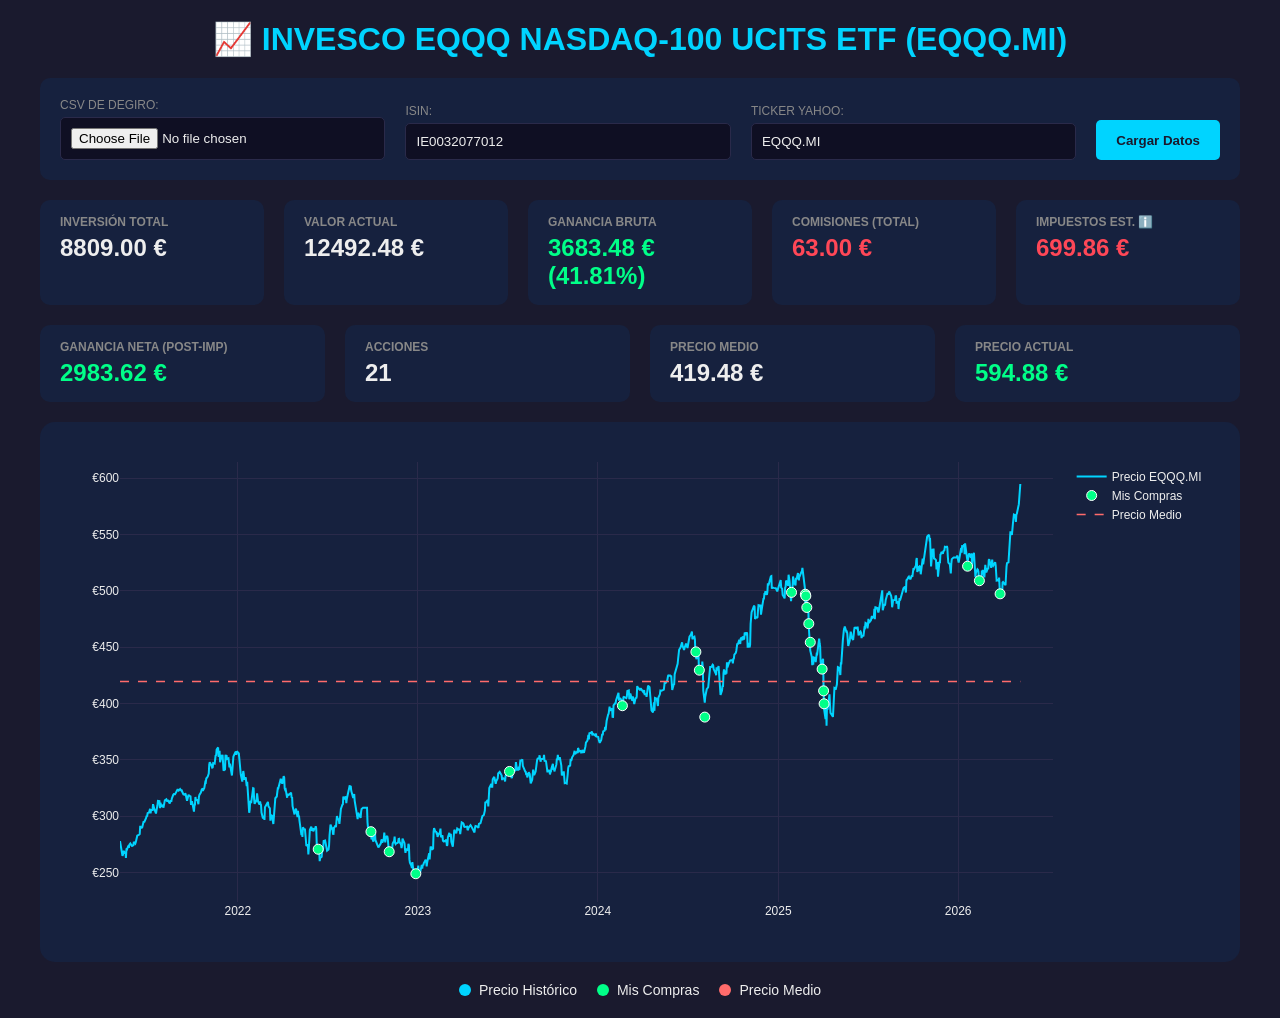
==== index.html @ f589772f "feat: initialize Degiro portfolio tracker with CSV parsing, tax estimation, and interactive price ch" ====
<!DOCTYPE html>
<html lang="es">
<head>
    <meta charset="UTF-8">
    <meta name="viewport" content="width=device-width, initial-scale=1.0">
    <title>Visualizador de Cartera</title>
    <script src="https://cdn.plot.ly/plotly-2.27.0.min.js"></script>
    <link rel="stylesheet" href="style.css">
</head>
<body>
    <div class="container">
        <h1 id="pageTitle">📈 INVESCO EQQQ NASDAQ-100 UCITS ETF</h1>
        
        <div class="controls">
            <div class="control-group">
                <label>CSV de Degiro:</label>
                <input type="file" id="csvFile" accept=".csv">
            </div>
            <div class="control-group">
                <label>ISIN:</label>
                <input type="text" id="isinInput" value="IE0032077012">
            </div>
            <div class="control-group">
                <label>Ticker Yahoo:</label>
                <input type="text" id="tickerInput" value="EQQQ.MI">
            </div>
            <button class="refresh-btn" onclick="applyChanges()">Cargar Datos</button>
        </div>

        <div class="stats" id="stats">
            <div class="stat-box">
                <h3>Inversión Total</h3>
                <div class="value" id="totalInvestment">-</div>
            </div>
            <div class="stat-box">
                <h3>Valor Actual</h3>
                <div class="value" id="currentValue">-</div>
            </div>
            <div class="stat-box">
                <h3>Ganancia Bruta</h3>
                <div class="value" id="gainLoss">-</div>
            </div>
            <div class="stat-box">
                <h3>Comisiones (Total)</h3>
                <div class="value negative" id="totalCommissions">-</div>
            </div>
            <div class="stat-box tooltip-container">
                <h3>Impuestos Est. ℹ️</h3>
                <div class="value negative" id="estimatedTaxes">-</div>
                <div class="tooltip-text">Calculado sobre la ganancia bruta asumiendo una venta total hoy al precio actual. (Legislación de España: 19% al 28% s/ Tramos).</div>
            </div>
            <div class="stat-box">
                <h3>Ganancia Neta (Post-Imp)</h3>
                <div class="value" id="netGain">-</div>
            </div>
            <div class="stat-box">
                <h3>Acciones</h3>
                <div class="value" id="shares">-</div>
            </div>
            <div class="stat-box">
                <h3>Precio Medio</h3>
                <div class="value" id="avgPrice">-</div>
            </div>
            <div class="stat-box">
                <h3>Precio Actual</h3>
                <div class="value" id="currentPrice">-</div>
            </div>
        </div>
        
        <div class="error" id="error"></div>
        
        <div class="chart-container">
            <div id="chart">
                <div class="loading" id="loading">Esperando datos...</div>
            </div>
        </div>
        
        <div class="legend" id="legend">
            <div class="legend-item"><div class="legend-dot" style="background: #00d4ff;"></div> Precio Histórico</div>
            <div class="legend-item"><div class="legend-dot" style="background: #00ff88;"></div> Mis Compras</div>
            <div class="legend-item"><div class="legend-dot" style="background: #ff6b6b;"></div> Precio Medio</div>
        </div>
    </div>
    
    <script src="qqq_data.js"></script>
    <script src="app.js"></script>
</body>
</html>
---- style.css ----
* { box-sizing: border-box; margin: 0; padding: 0; }
body { font-family: -apple-system, BlinkMacSystemFont, 'Segoe UI', Roboto, sans-serif; background: #1a1a2e; color: #eee; padding: 20px; }
.container { max-width: 1200px; margin: 0 auto; }
h1 { text-align: center; margin-bottom: 20px; color: #00d4ff; }
.controls { background: #16213e; padding: 20px; border-radius: 10px; margin-bottom: 20px; display: flex; gap: 20px; flex-wrap: wrap; align-items: flex-end; }
.control-group { display: flex; flex-direction: column; gap: 5px; flex: 1; min-width: 200px; }
.control-group label { font-size: 12px; color: #888; text-transform: uppercase; }
.control-group input { padding: 10px; border-radius: 5px; border: 1px solid #2a2a4a; background: #0f0f23; color: #eee; }
.stats { display: flex; gap: 20px; margin-bottom: 20px; flex-wrap: wrap; }
.stat-box { background: #16213e; padding: 15px 20px; border-radius: 10px; flex: 1; min-width: 200px; position: relative; }
.stat-box h3 { font-size: 12px; color: #888; margin-bottom: 5px; text-transform: uppercase; display: flex; align-items: center; gap: 5px; }
.stat-box .value { font-size: 24px; font-weight: bold; }
.stat-box .value.positive { color: #00ff88; }
.stat-box .value.negative { color: #ff4757; }
.chart-container { background: #16213e; border-radius: 15px; padding: 20px; margin-bottom: 20px; }
#chart { width: 100%; height: 500px; }
.legend { display: flex; gap: 20px; justify-content: center; margin-top: 10px; }
.legend-item { display: flex; align-items: center; gap: 8px; font-size: 14px; }
.legend-dot { width: 12px; height: 12px; border-radius: 50%; }
.loading { text-align: center; padding: 50px; font-size: 18px; color: #888; }
.error { background: #ff4757; color: white; padding: 20px; border-radius: 10px; text-align: center; margin: 20px 0; display: none; }
.refresh-btn { background: #00d4ff; color: #1a1a2e; border: none; padding: 10px 20px; border-radius: 5px; cursor: pointer; font-weight: bold; height: 40px; margin: 0; }
.refresh-btn:hover { background: #00b8e6; }

/* Tooltip Styles */
.tooltip-container { cursor: help; }
.tooltip-text { 
    visibility: hidden; 
    width: 220px; 
    background-color: #0f0f23; 
    color: #eee; 
    text-align: center; 
    border: 1px solid #00d4ff; 
    border-radius: 6px; 
    padding: 10px; 
    position: absolute; 
    z-index: 100; 
    bottom: 100%; 
    left: 50%; 
    margin-left: -110px; 
    margin-bottom: 10px; 
    font-size: 12px; 
    font-weight: normal; 
    opacity: 0; 
    transition: opacity 0.3s; 
    pointer-events: none;
}
.tooltip-container:hover .tooltip-text { visibility: visible; opacity: 1; }
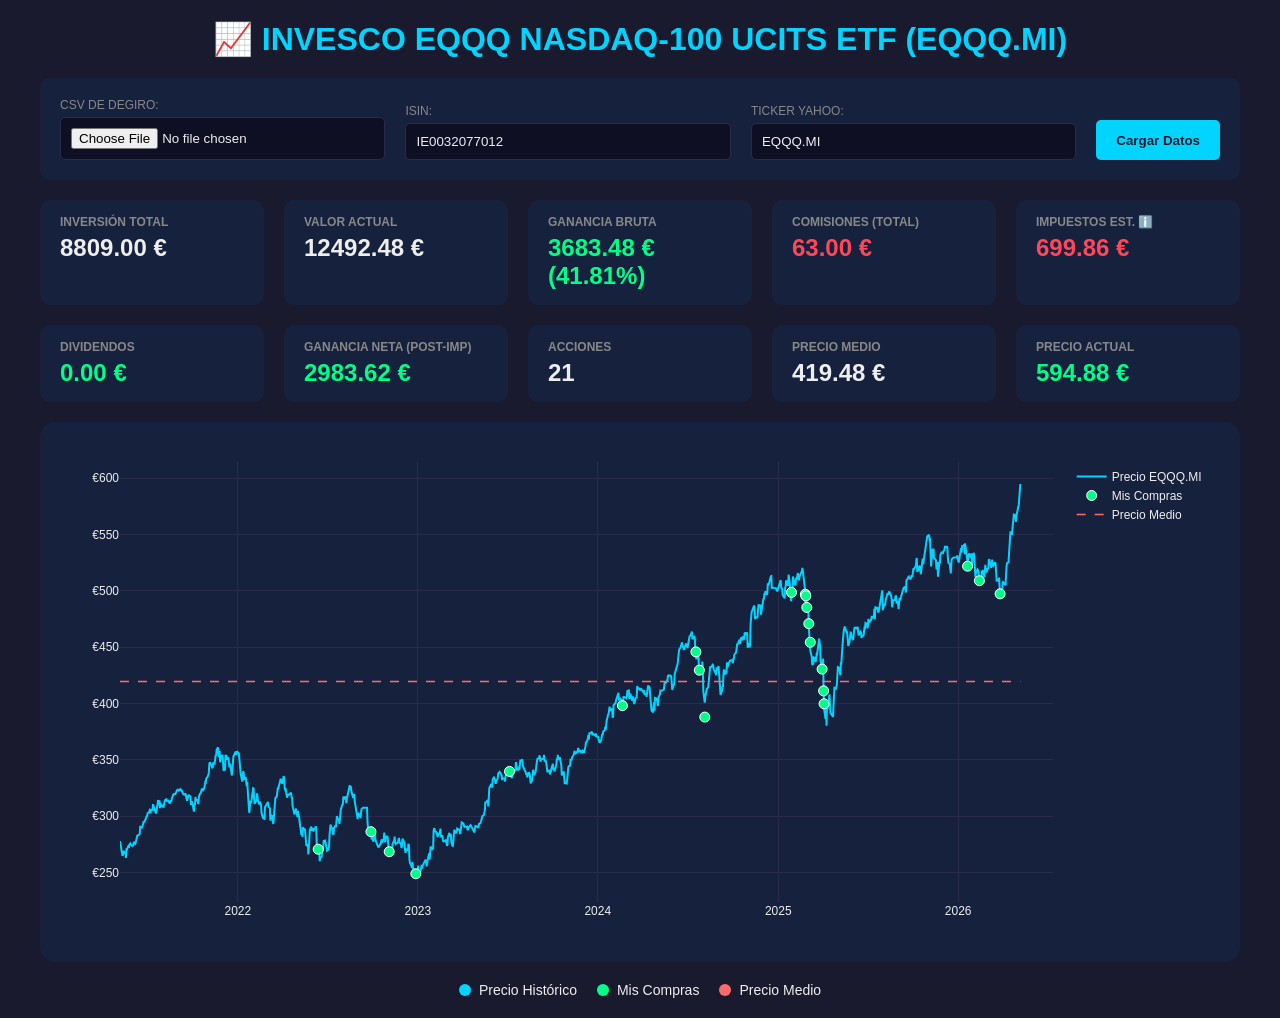
==== commit f39f896f: "refactor: modularize codebase by extracting API, calculation, and CSV parsing logic into separate fi" ====
--- a/index.html
+++ b/index.html
@@ -50,6 +50,10 @@
                 <div class="tooltip-text">Calculado sobre la ganancia bruta asumiendo una venta total hoy al precio actual. (Legislación de España: 19% al 28% s/ Tramos).</div>
             </div>
             <div class="stat-box">
+                <h3>Dividendos</h3>
+                <div class="value positive" id="dividendsEarned">-</div>
+            </div>
+            <div class="stat-box">
                 <h3>Ganancia Neta (Post-Imp)</h3>
                 <div class="value" id="netGain">-</div>
             </div>
@@ -83,6 +87,9 @@
     </div>
     
     <script src="qqq_data.js"></script>
+    <script src="parser.js"></script>
+    <script src="calculator.js"></script>
+    <script src="api.js"></script>
     <script src="app.js"></script>
 </body>
 </html>
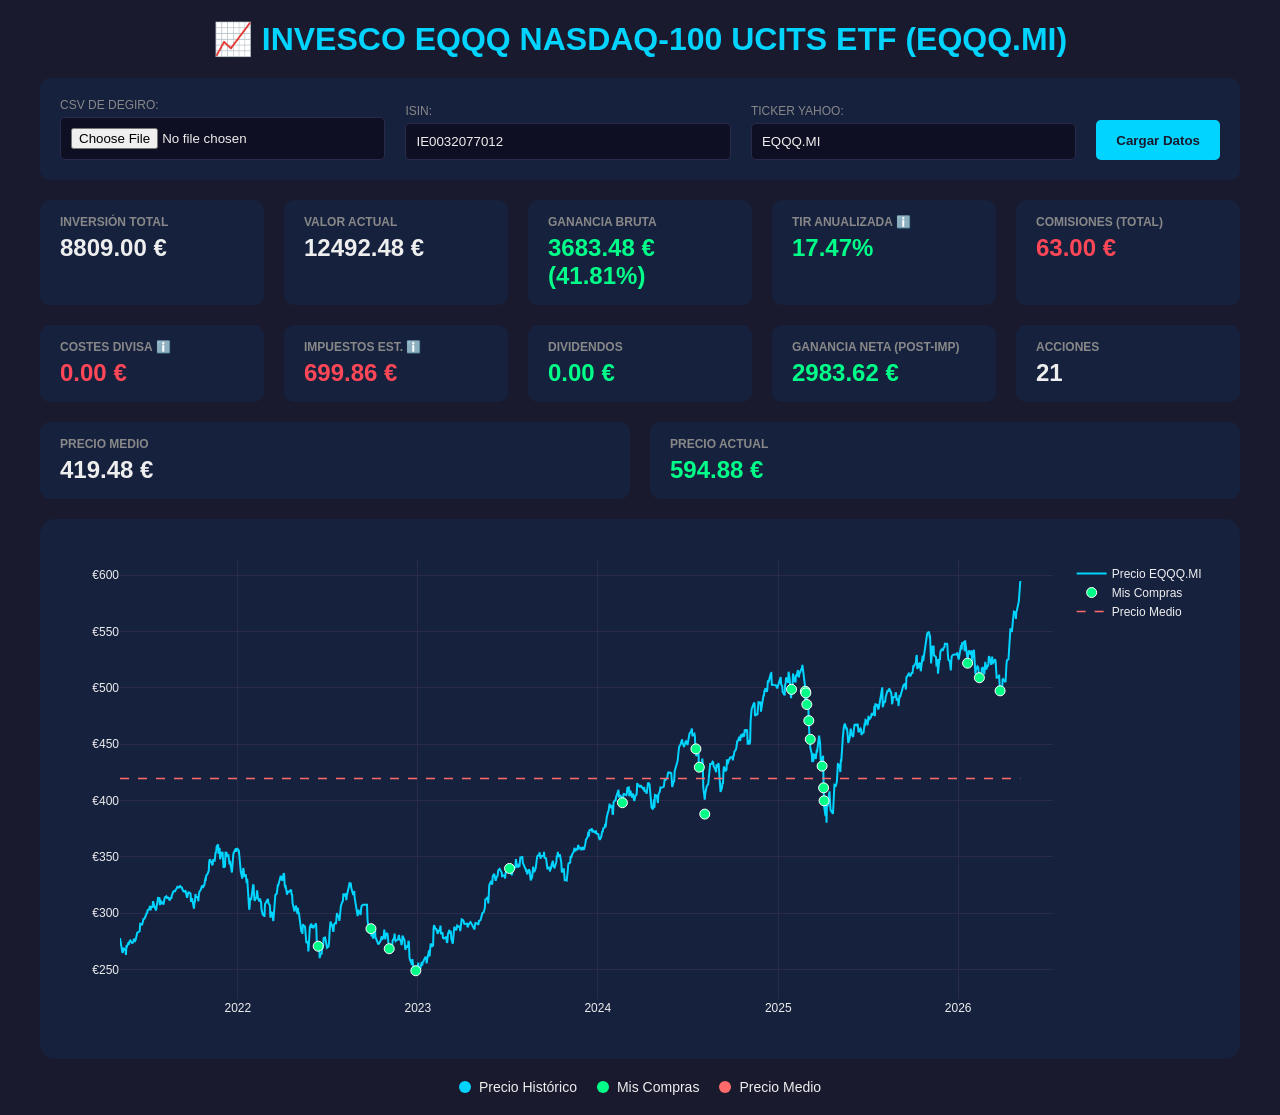
==== commit 6b94f6c4: "feat: integrate XIRR performance tracking and AutoFX commission reporting with persistent state supp" ====
--- a/index.html
+++ b/index.html
@@ -40,9 +40,19 @@
                 <h3>Ganancia Bruta</h3>
                 <div class="value" id="gainLoss">-</div>
             </div>
+            <div class="stat-box tooltip-container">
+                <h3>TIR Anualizada ℹ️</h3>
+                <div class="value" id="xirrValue">-</div>
+                <div class="tooltip-text">Tasa Interna de Retorno Bruta. Indica tu rentabilidad anual equivalente ponderando las diferentes fechas de tus compras (DCA).</div>
+            </div>
             <div class="stat-box">
                 <h3>Comisiones (Total)</h3>
                 <div class="value negative" id="totalCommissions">-</div>
+            </div>
+            <div class="stat-box tooltip-container">
+                <h3>Costes Divisa ℹ️</h3>
+                <div class="value negative" id="autoFxCommissions">-</div>
+                <div class="tooltip-text">Comisiones AutoFX cobradas por Degiro al comprar activos en una divisa diferente a la tuya (Ej. Comprar en dólares).</div>
             </div>
             <div class="stat-box tooltip-container">
                 <h3>Impuestos Est. ℹ️</h3>
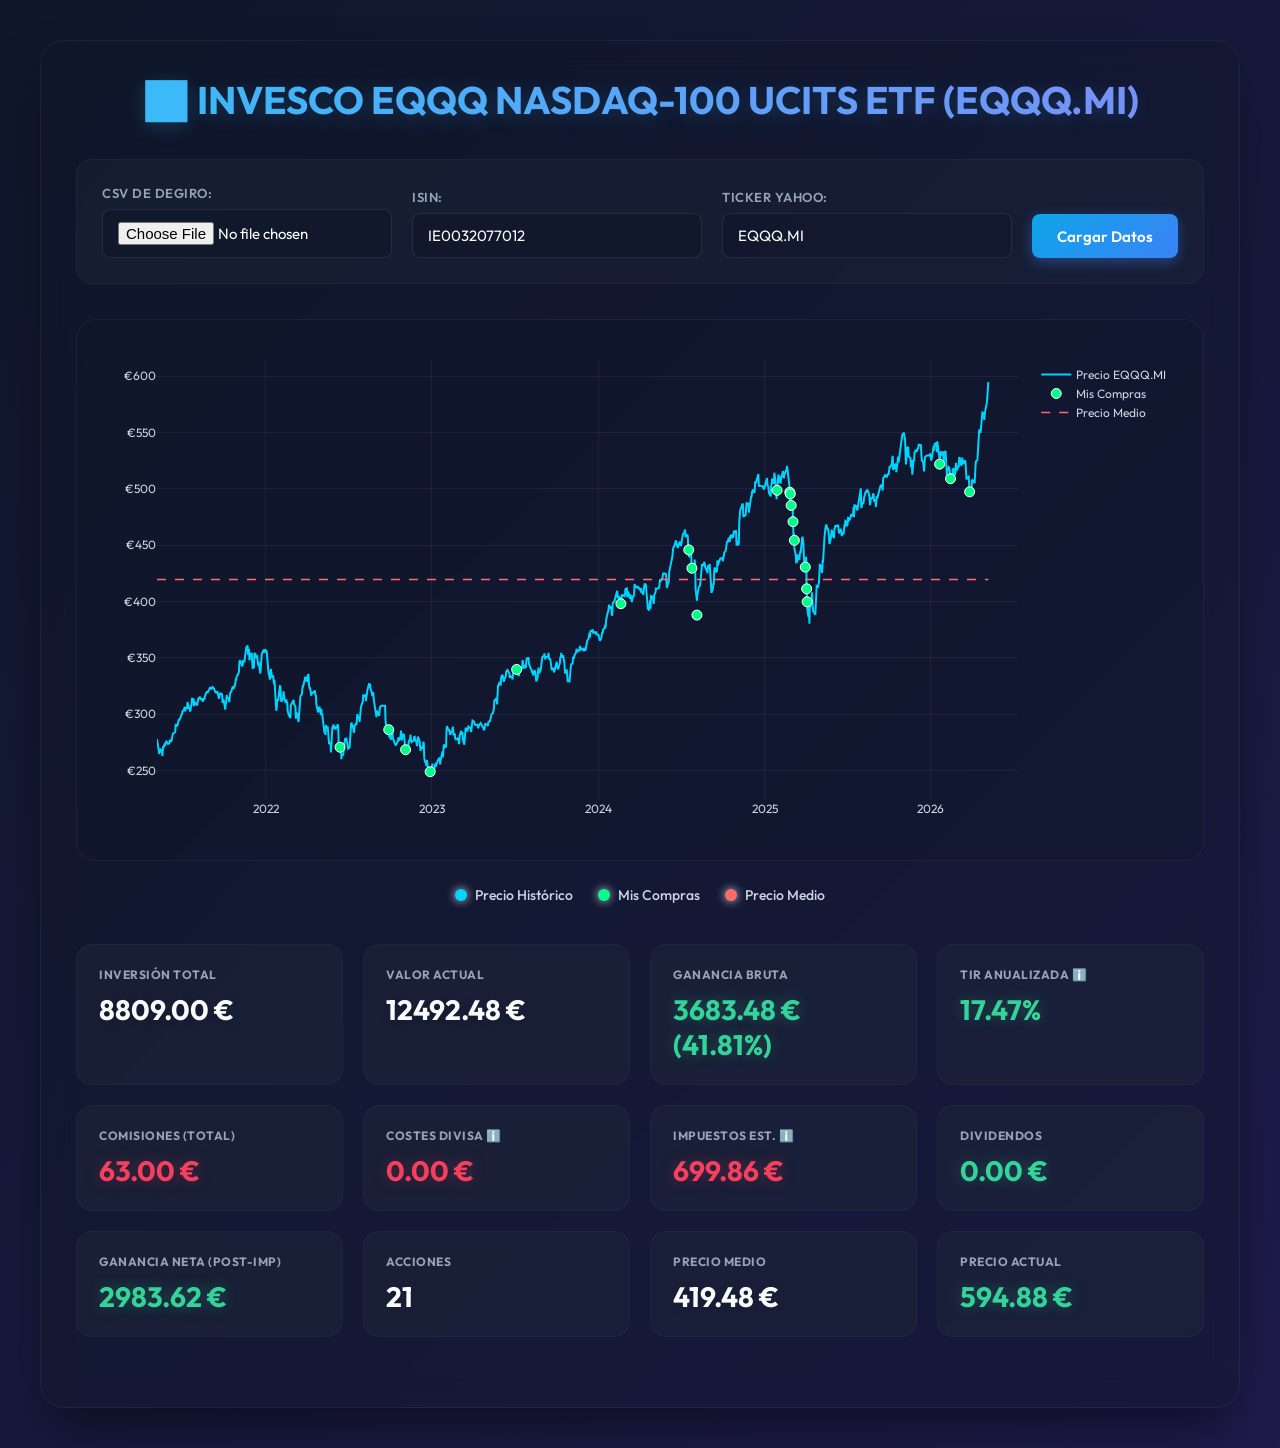
==== commit 176a0021: "style: redesign UI with glassmorphism, update chart theme, and reorder layout elements" ====
--- a/index.html
+++ b/index.html
@@ -25,6 +25,20 @@
                 <input type="text" id="tickerInput" value="EQQQ.MI">
             </div>
             <button class="refresh-btn" onclick="applyChanges()">Cargar Datos</button>
+        </div>
+
+        <div class="error" id="error"></div>
+        
+        <div class="chart-container">
+            <div id="chart">
+                <div class="loading" id="loading">Esperando datos...</div>
+            </div>
+        </div>
+        
+        <div class="legend" id="legend">
+            <div class="legend-item"><div class="legend-dot" style="background: #00d4ff;"></div> Precio Histórico</div>
+            <div class="legend-item"><div class="legend-dot" style="background: #00ff88;"></div> Mis Compras</div>
+            <div class="legend-item"><div class="legend-dot" style="background: #ff6b6b;"></div> Precio Medio</div>
         </div>
 
         <div class="stats" id="stats">
@@ -80,20 +94,6 @@
                 <div class="value" id="currentPrice">-</div>
             </div>
         </div>
-        
-        <div class="error" id="error"></div>
-        
-        <div class="chart-container">
-            <div id="chart">
-                <div class="loading" id="loading">Esperando datos...</div>
-            </div>
-        </div>
-        
-        <div class="legend" id="legend">
-            <div class="legend-item"><div class="legend-dot" style="background: #00d4ff;"></div> Precio Histórico</div>
-            <div class="legend-item"><div class="legend-dot" style="background: #00ff88;"></div> Mis Compras</div>
-            <div class="legend-item"><div class="legend-dot" style="background: #ff6b6b;"></div> Precio Medio</div>
-        </div>
     </div>
     
     <script src="qqq_data.js"></script>
--- a/style.css
+++ b/style.css
@@ -1,48 +1,172 @@
+@import url('https://fonts.googleapis.com/css2?family=Outfit:wght@300;400;600;700&display=swap');
+
 * { box-sizing: border-box; margin: 0; padding: 0; }
-body { font-family: -apple-system, BlinkMacSystemFont, 'Segoe UI', Roboto, sans-serif; background: #1a1a2e; color: #eee; padding: 20px; }
-.container { max-width: 1200px; margin: 0 auto; }
-h1 { text-align: center; margin-bottom: 20px; color: #00d4ff; }
-.controls { background: #16213e; padding: 20px; border-radius: 10px; margin-bottom: 20px; display: flex; gap: 20px; flex-wrap: wrap; align-items: flex-end; }
-.control-group { display: flex; flex-direction: column; gap: 5px; flex: 1; min-width: 200px; }
-.control-group label { font-size: 12px; color: #888; text-transform: uppercase; }
-.control-group input { padding: 10px; border-radius: 5px; border: 1px solid #2a2a4a; background: #0f0f23; color: #eee; }
-.stats { display: flex; gap: 20px; margin-bottom: 20px; flex-wrap: wrap; }
-.stat-box { background: #16213e; padding: 15px 20px; border-radius: 10px; flex: 1; min-width: 200px; position: relative; }
-.stat-box h3 { font-size: 12px; color: #888; margin-bottom: 5px; text-transform: uppercase; display: flex; align-items: center; gap: 5px; }
-.stat-box .value { font-size: 24px; font-weight: bold; }
-.stat-box .value.positive { color: #00ff88; }
-.stat-box .value.negative { color: #ff4757; }
-.chart-container { background: #16213e; border-radius: 15px; padding: 20px; margin-bottom: 20px; }
+body { 
+    font-family: 'Outfit', -apple-system, BlinkMacSystemFont, sans-serif; 
+    background: linear-gradient(135deg, #0f172a 0%, #1e1b4b 100%); 
+    color: #e2e8f0; 
+    padding: 40px 20px; 
+    min-height: 100vh;
+}
+.container { 
+    max-width: 1200px; 
+    margin: 0 auto; 
+    background: rgba(15, 23, 42, 0.4);
+    backdrop-filter: blur(16px);
+    border: 1px solid rgba(255, 255, 255, 0.05);
+    border-radius: 24px;
+    padding: 35px;
+    box-shadow: 0 25px 50px -12px rgba(0, 0, 0, 0.5);
+}
+h1 { 
+    text-align: center; 
+    margin-bottom: 35px; 
+    font-weight: 700;
+    font-size: 2.4rem;
+    background: linear-gradient(to right, #38bdf8, #818cf8);
+    -webkit-background-clip: text;
+    -webkit-text-fill-color: transparent;
+    text-shadow: 0 4px 20px rgba(56, 189, 248, 0.2);
+}
+.controls { 
+    background: rgba(30, 41, 59, 0.4); 
+    padding: 25px; 
+    border-radius: 16px; 
+    margin-bottom: 35px; 
+    display: flex; 
+    gap: 20px; 
+    flex-wrap: wrap; 
+    align-items: flex-end; 
+    border: 1px solid rgba(255, 255, 255, 0.03);
+}
+.control-group { display: flex; flex-direction: column; gap: 8px; flex: 1; min-width: 200px; }
+.control-group label { font-size: 13px; color: #94a3b8; text-transform: uppercase; letter-spacing: 0.5px; font-weight: 600; }
+.control-group input { 
+    padding: 12px 15px; 
+    border-radius: 8px; 
+    border: 1px solid rgba(148, 163, 184, 0.15); 
+    background: rgba(15, 23, 42, 0.6); 
+    color: #f8fafc; 
+    font-family: inherit;
+    font-size: 15px;
+    transition: all 0.3s ease;
+}
+.control-group input:focus {
+    outline: none;
+    border-color: #38bdf8;
+    box-shadow: 0 0 0 3px rgba(56, 189, 248, 0.15);
+}
+.refresh-btn { 
+    background: linear-gradient(135deg, #0ea5e9 0%, #3b82f6 100%); 
+    color: #ffffff; 
+    border: none; 
+    padding: 0 25px; 
+    border-radius: 8px; 
+    cursor: pointer; 
+    font-weight: 600; 
+    height: 44px; 
+    margin: 0; 
+    font-family: inherit;
+    font-size: 15px;
+    transition: all 0.3s ease;
+    box-shadow: 0 4px 14px rgba(59, 130, 246, 0.4);
+}
+.refresh-btn:hover { 
+    transform: translateY(-2px);
+    box-shadow: 0 6px 20px rgba(59, 130, 246, 0.6);
+}
+.refresh-btn:active {
+    transform: translateY(1px);
+}
+.stats { 
+    display: grid;
+    grid-template-columns: repeat(auto-fill, minmax(220px, 1fr));
+    gap: 20px; 
+    margin-top: 40px;
+    margin-bottom: 35px; 
+}
+.stat-box { 
+    background: rgba(30, 41, 59, 0.5); 
+    padding: 22px; 
+    border-radius: 16px; 
+    position: relative; 
+    border: 1px solid rgba(255, 255, 255, 0.03);
+    transition: transform 0.3s cubic-bezier(0.4, 0, 0.2, 1), background 0.3s ease;
+}
+.stat-box:hover {
+    transform: translateY(-5px);
+    background: rgba(30, 41, 59, 0.7);
+    border-color: rgba(255, 255, 255, 0.1);
+}
+.stat-box h3 { 
+    font-size: 12px; 
+    color: #94a3b8; 
+    margin-bottom: 10px; 
+    text-transform: uppercase; 
+    display: flex; 
+    align-items: center; 
+    gap: 6px; 
+    letter-spacing: 0.5px;
+}
+.stat-box .value { 
+    font-size: 28px; 
+    font-weight: 700; 
+    color: #f8fafc;
+    text-shadow: 0 2px 10px rgba(0,0,0,0.2);
+}
+.stat-box .value.positive { color: #34d399; text-shadow: 0 0 15px rgba(52, 211, 153, 0.3); }
+.stat-box .value.negative { color: #f43f5e; text-shadow: 0 0 15px rgba(244, 63, 94, 0.3); }
+.chart-container { 
+    background: rgba(15, 23, 42, 0.3); 
+    border-radius: 20px; 
+    padding: 20px; 
+    margin-bottom: 25px; 
+    border: 1px solid rgba(255, 255, 255, 0.05);
+}
 #chart { width: 100%; height: 500px; }
-.legend { display: flex; gap: 20px; justify-content: center; margin-top: 10px; }
-.legend-item { display: flex; align-items: center; gap: 8px; font-size: 14px; }
-.legend-dot { width: 12px; height: 12px; border-radius: 50%; }
-.loading { text-align: center; padding: 50px; font-size: 18px; color: #888; }
-.error { background: #ff4757; color: white; padding: 20px; border-radius: 10px; text-align: center; margin: 20px 0; display: none; }
-.refresh-btn { background: #00d4ff; color: #1a1a2e; border: none; padding: 10px 20px; border-radius: 5px; cursor: pointer; font-weight: bold; height: 40px; margin: 0; }
-.refresh-btn:hover { background: #00b8e6; }
+.legend { display: flex; gap: 25px; justify-content: center; margin-top: 15px; }
+.legend-item { display: flex; align-items: center; gap: 8px; font-size: 14px; color: #cbd5e1; font-weight: 500; }
+.legend-dot { width: 12px; height: 12px; border-radius: 50%; box-shadow: 0 0 10px currentColor; }
+.loading { text-align: center; padding: 60px; font-size: 18px; color: #94a3b8; font-weight: 300; letter-spacing: 1px; }
+.error { 
+    background: rgba(244, 63, 94, 0.1); 
+    color: #fb7185; 
+    padding: 15px 20px; 
+    border-radius: 12px; 
+    text-align: center; 
+    margin: 20px 0; 
+    border: 1px solid rgba(244, 63, 94, 0.3);
+    display: none; 
+}
 
 /* Tooltip Styles */
 .tooltip-container { cursor: help; }
 .tooltip-text { 
     visibility: hidden; 
-    width: 220px; 
-    background-color: #0f0f23; 
-    color: #eee; 
+    width: 240px; 
+    background: rgba(15, 23, 42, 0.95); 
+    backdrop-filter: blur(8px);
+    color: #e2e8f0; 
     text-align: center; 
-    border: 1px solid #00d4ff; 
-    border-radius: 6px; 
-    padding: 10px; 
+    border: 1px solid rgba(56, 189, 248, 0.3); 
+    border-radius: 10px; 
+    padding: 12px 15px; 
     position: absolute; 
     z-index: 100; 
     bottom: 100%; 
     left: 50%; 
-    margin-left: -110px; 
-    margin-bottom: 10px; 
-    font-size: 12px; 
-    font-weight: normal; 
+    transform: translateX(-50%) translateY(10px);
+    margin-bottom: 12px; 
+    font-size: 13px; 
+    line-height: 1.5;
+    font-weight: 400; 
     opacity: 0; 
-    transition: opacity 0.3s; 
+    transition: all 0.3s cubic-bezier(0.4, 0, 0.2, 1); 
     pointer-events: none;
+    box-shadow: 0 10px 25px -5px rgba(0, 0, 0, 0.6);
 }
-.tooltip-container:hover .tooltip-text { visibility: visible; opacity: 1; }
+.tooltip-container:hover .tooltip-text { 
+    visibility: visible; 
+    opacity: 1; 
+    transform: translateX(-50%) translateY(0);
+}
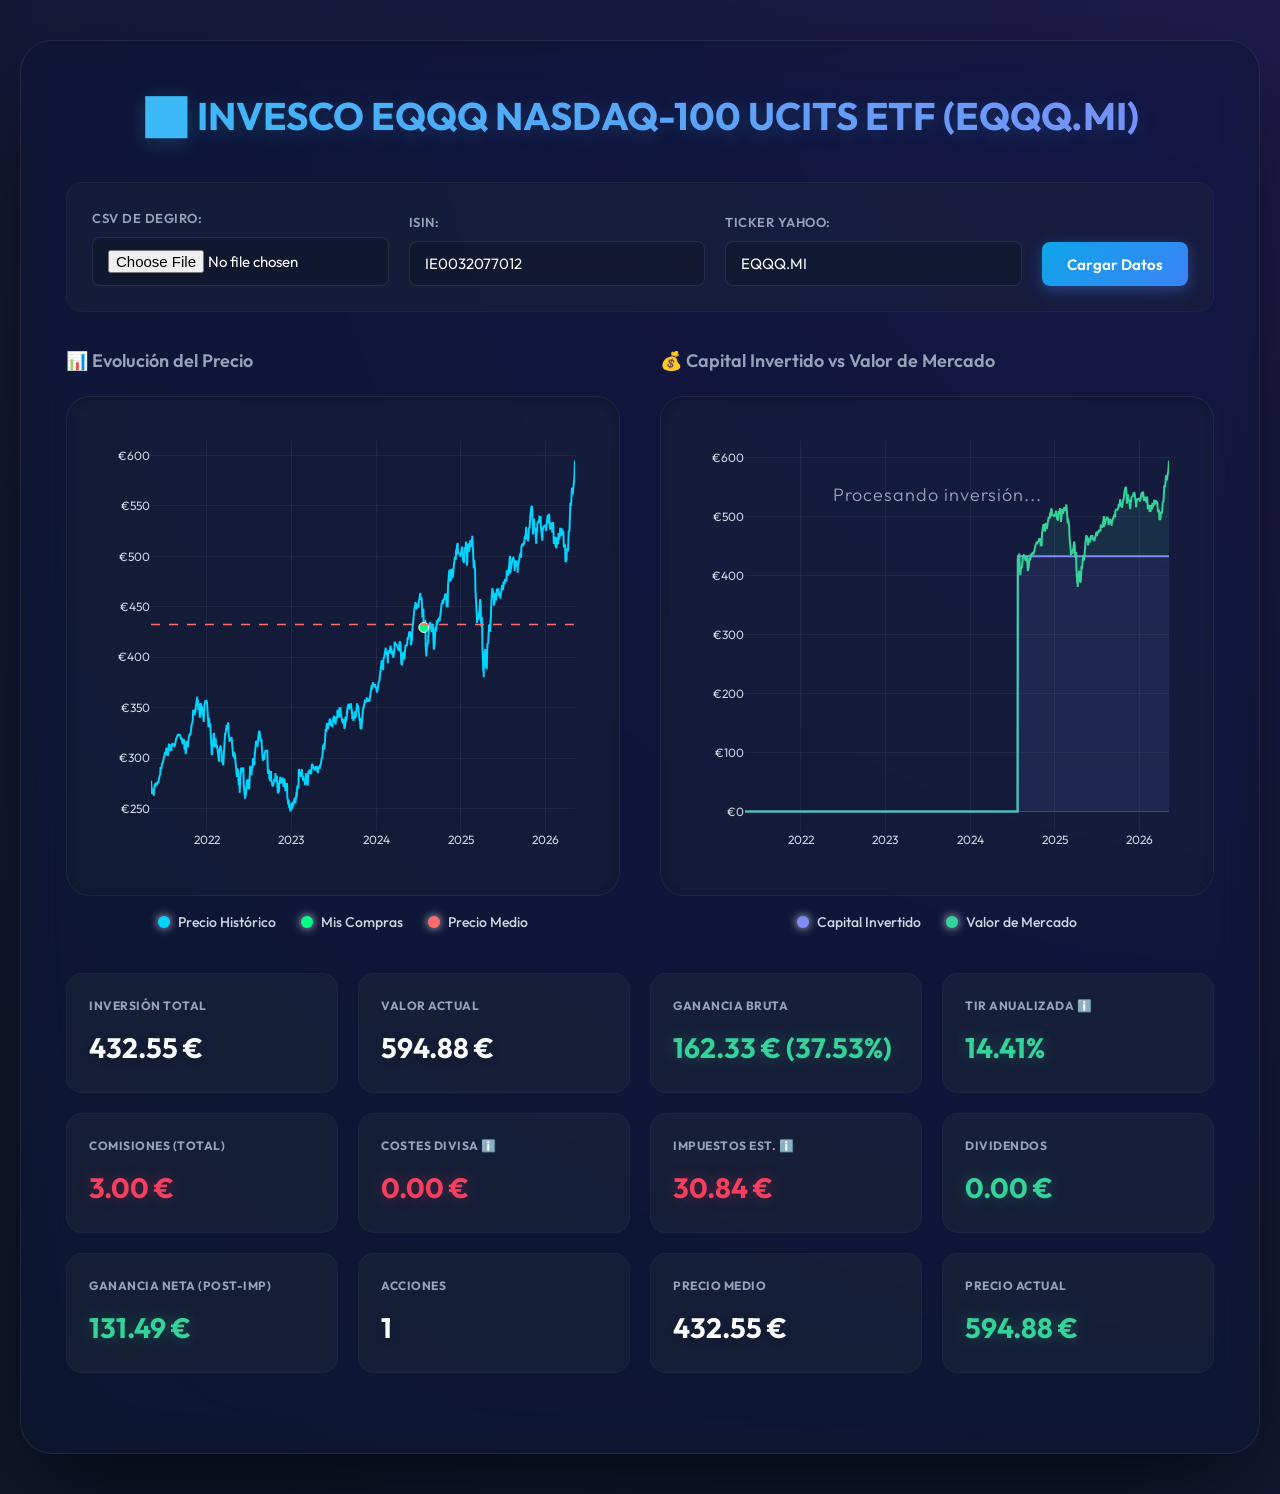
==== commit ed074e9f: "feat: add comparison chart to visualize invested capital versus market value over time" ====
--- a/index.html
+++ b/index.html
@@ -29,16 +29,33 @@
 
         <div class="error" id="error"></div>
         
-        <div class="chart-container">
-            <div id="chart">
-                <div class="loading" id="loading">Esperando datos...</div>
+        <div class="main-charts">
+            <div class="chart-section">
+                <h2 class="section-title">📊 Evolución del Precio</h2>
+                <div class="chart-container">
+                    <div id="chart">
+                        <div class="loading" id="loading">Esperando datos...</div>
+                    </div>
+                </div>
+                <div class="legend" id="legend">
+                    <div class="legend-item"><div class="legend-dot" style="background: #00d4ff;"></div> Precio Histórico</div>
+                    <div class="legend-item"><div class="legend-dot" style="background: #00ff88;"></div> Mis Compras</div>
+                    <div class="legend-item"><div class="legend-dot" style="background: #ff6b6b;"></div> Precio Medio</div>
+                </div>
             </div>
-        </div>
-        
-        <div class="legend" id="legend">
-            <div class="legend-item"><div class="legend-dot" style="background: #00d4ff;"></div> Precio Histórico</div>
-            <div class="legend-item"><div class="legend-dot" style="background: #00ff88;"></div> Mis Compras</div>
-            <div class="legend-item"><div class="legend-dot" style="background: #ff6b6b;"></div> Precio Medio</div>
+
+            <div class="chart-section" id="comparisonSection" style="display: none;">
+                <h2 class="section-title">💰 Capital Invertido vs Valor de Mercado</h2>
+                <div class="chart-container">
+                    <div id="comparisonChart">
+                        <div class="loading">Procesando inversión...</div>
+                    </div>
+                </div>
+                <div class="legend">
+                    <div class="legend-item"><div class="legend-dot" style="background: #818cf8;"></div> Capital Invertido</div>
+                    <div class="legend-item"><div class="legend-dot" style="background: #34d399;"></div> Valor de Mercado</div>
+                </div>
+            </div>
         </div>
 
         <div class="stats" id="stats">
--- a/style.css
+++ b/style.css
@@ -3,20 +3,21 @@
 * { box-sizing: border-box; margin: 0; padding: 0; }
 body { 
     font-family: 'Outfit', -apple-system, BlinkMacSystemFont, sans-serif; 
-    background: linear-gradient(135deg, #0f172a 0%, #1e1b4b 100%); 
-    color: #e2e8f0; 
+    background: radial-gradient(circle at top right, #1e1b4b, #0f172a);
+    color: #f1f5f9; 
     padding: 40px 20px; 
     min-height: 100vh;
+    line-height: 1.6;
 }
 .container { 
-    max-width: 1200px; 
+    max-width: 1300px; 
     margin: 0 auto; 
-    background: rgba(15, 23, 42, 0.4);
-    backdrop-filter: blur(16px);
-    border: 1px solid rgba(255, 255, 255, 0.05);
-    border-radius: 24px;
-    padding: 35px;
-    box-shadow: 0 25px 50px -12px rgba(0, 0, 0, 0.5);
+    background: rgba(15, 23, 42, 0.6);
+    backdrop-filter: blur(20px) saturate(180%);
+    border: 1px solid rgba(255, 255, 255, 0.08);
+    border-radius: 32px;
+    padding: 45px;
+    box-shadow: 0 40px 100px -20px rgba(0, 0, 0, 0.7);
 }
 h1 { 
     text-align: center; 
@@ -116,27 +117,58 @@
 }
 .stat-box .value.positive { color: #34d399; text-shadow: 0 0 15px rgba(52, 211, 153, 0.3); }
 .stat-box .value.negative { color: #f43f5e; text-shadow: 0 0 15px rgba(244, 63, 94, 0.3); }
+.main-charts {
+    display: grid;
+    grid-template-columns: 1fr;
+    gap: 40px;
+    margin-bottom: 40px;
+}
+
+@media (min-width: 1100px) {
+    .main-charts {
+        grid-template-columns: 1fr 1fr;
+    }
+}
+
+.chart-section {
+    display: flex;
+    flex-direction: column;
+}
+
+.section-title {
+    font-size: 18px;
+    font-weight: 600;
+    color: #94a3b8;
+    margin-bottom: 20px;
+    display: flex;
+    align-items: center;
+    gap: 10px;
+}
+
 .chart-container { 
-    background: rgba(15, 23, 42, 0.3); 
-    border-radius: 20px; 
-    padding: 20px; 
-    margin-bottom: 25px; 
+    background: rgba(30, 41, 59, 0.3); 
+    border-radius: 24px; 
+    padding: 24px; 
+    flex: 1;
     border: 1px solid rgba(255, 255, 255, 0.05);
-}
-#chart { width: 100%; height: 500px; }
+    box-shadow: inset 0 2px 10px rgba(0,0,0,0.2);
+}
+#chart, #comparisonChart { width: 100%; height: 450px; }
+
 .legend { display: flex; gap: 25px; justify-content: center; margin-top: 15px; }
 .legend-item { display: flex; align-items: center; gap: 8px; font-size: 14px; color: #cbd5e1; font-weight: 500; }
 .legend-dot { width: 12px; height: 12px; border-radius: 50%; box-shadow: 0 0 10px currentColor; }
 .loading { text-align: center; padding: 60px; font-size: 18px; color: #94a3b8; font-weight: 300; letter-spacing: 1px; }
 .error { 
-    background: rgba(244, 63, 94, 0.1); 
-    color: #fb7185; 
-    padding: 15px 20px; 
-    border-radius: 12px; 
+    background: rgba(244, 63, 94, 0.15); 
+    color: #fda4af; 
+    padding: 20px; 
+    border-radius: 16px; 
     text-align: center; 
     margin: 20px 0; 
-    border: 1px solid rgba(244, 63, 94, 0.3);
+    border: 1px solid rgba(244, 63, 94, 0.4);
     display: none; 
+    backdrop-filter: blur(10px);
 }
 
 /* Tooltip Styles */
@@ -170,3 +202,31 @@
     opacity: 1; 
     transform: translateX(-50%) translateY(0);
 }
+
+/* --- Media Queries (Adaptabilidad Móvil) --- */
+@media (max-width: 768px) {
+    body { padding: 15px 10px; }
+    .container { padding: 20px 15px; border-radius: 16px; }
+    h1 { font-size: 1.8rem; margin-bottom: 25px; }
+    
+    .controls { flex-direction: column; align-items: stretch; gap: 15px; padding: 15px; }
+    .control-group { min-width: 100%; }
+    .refresh-btn { margin-top: 5px; width: 100%; height: 50px;}
+    
+    .stats { grid-template-columns: repeat(2, 1fr); gap: 12px; margin-top: 25px; }
+    .stat-box { padding: 15px; }
+    .stat-box h3 { font-size: 10px; }
+    .stat-box .value { font-size: 18px; }
+    
+    .chart-container { padding: 10px; }
+    #chart { height: 350px; }
+    
+    .legend { flex-wrap: wrap; gap: 10px; justify-content: center; }
+    .legend-item { font-size: 12px; }
+    
+    .tooltip-text { width: 200px; font-size: 12px; }
+}
+
+@media (max-width: 400px) {
+    .stats { grid-template-columns: 1fr; }
+}
